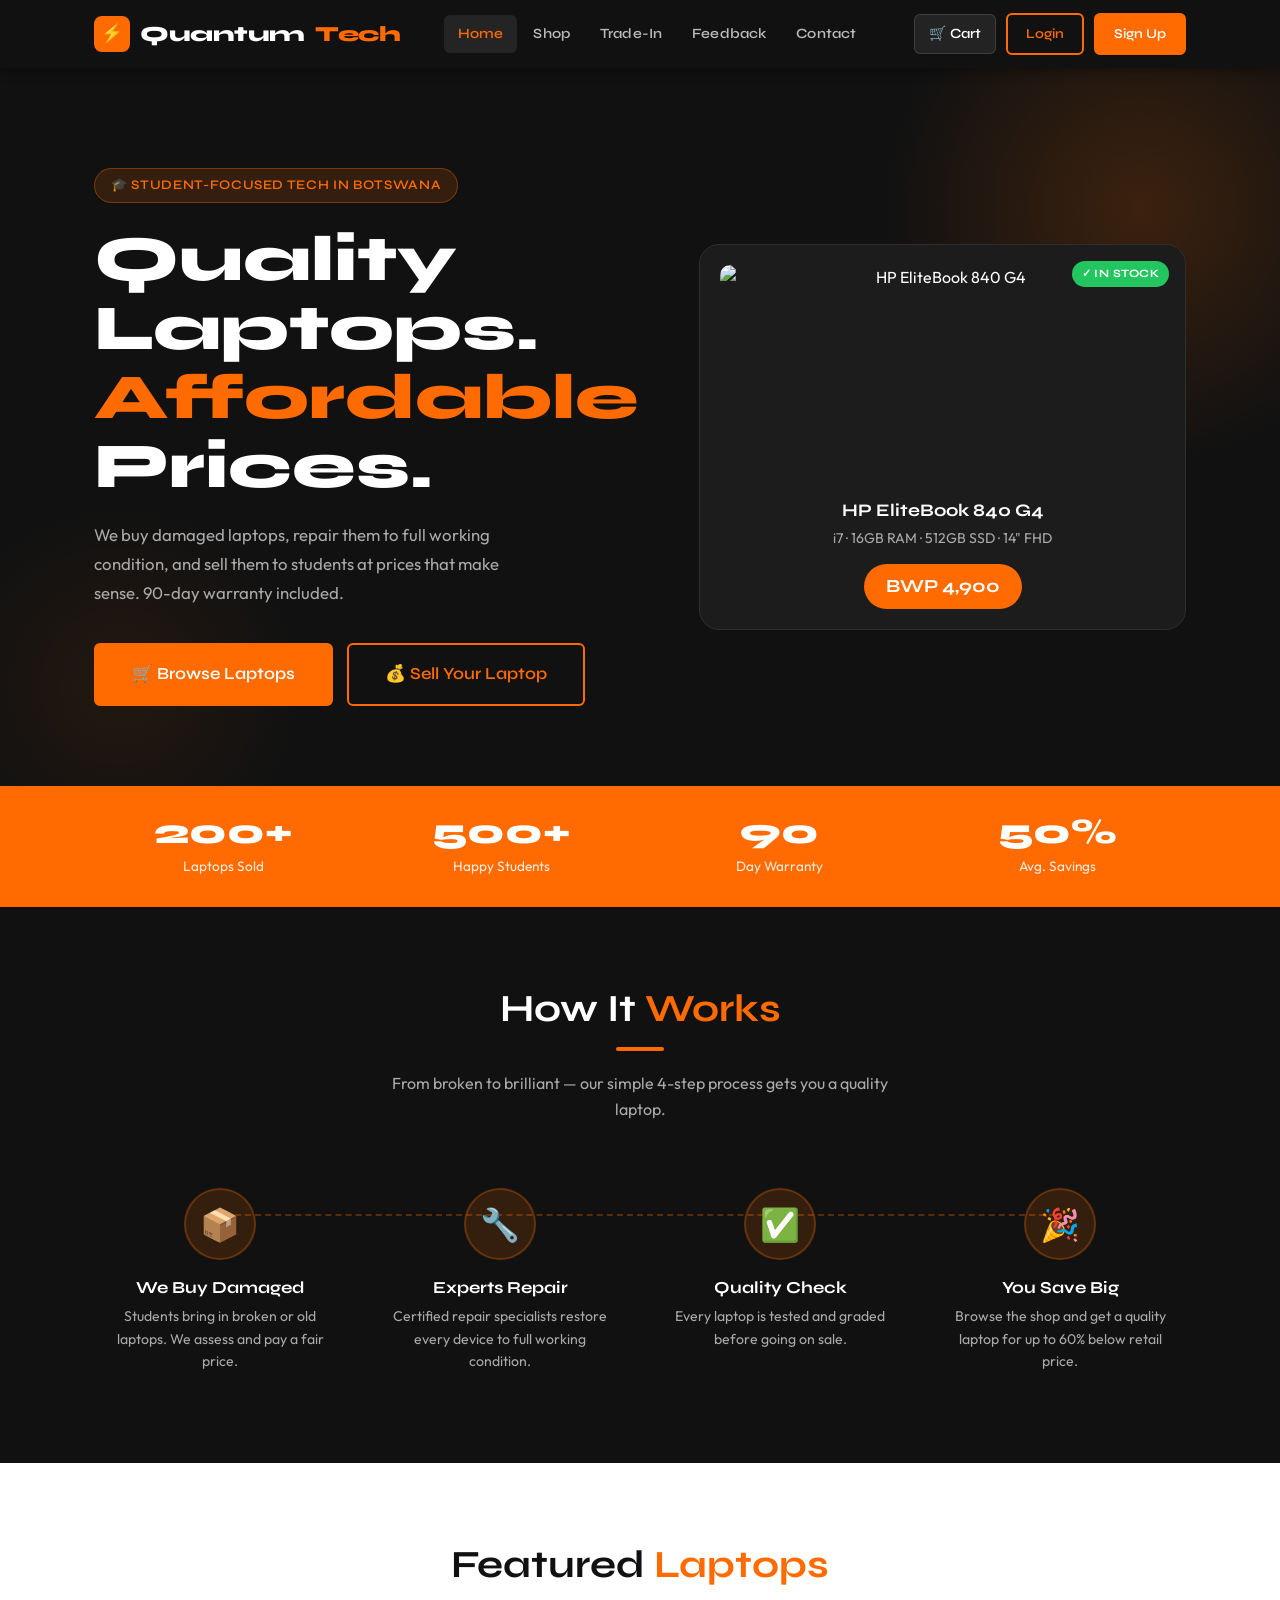
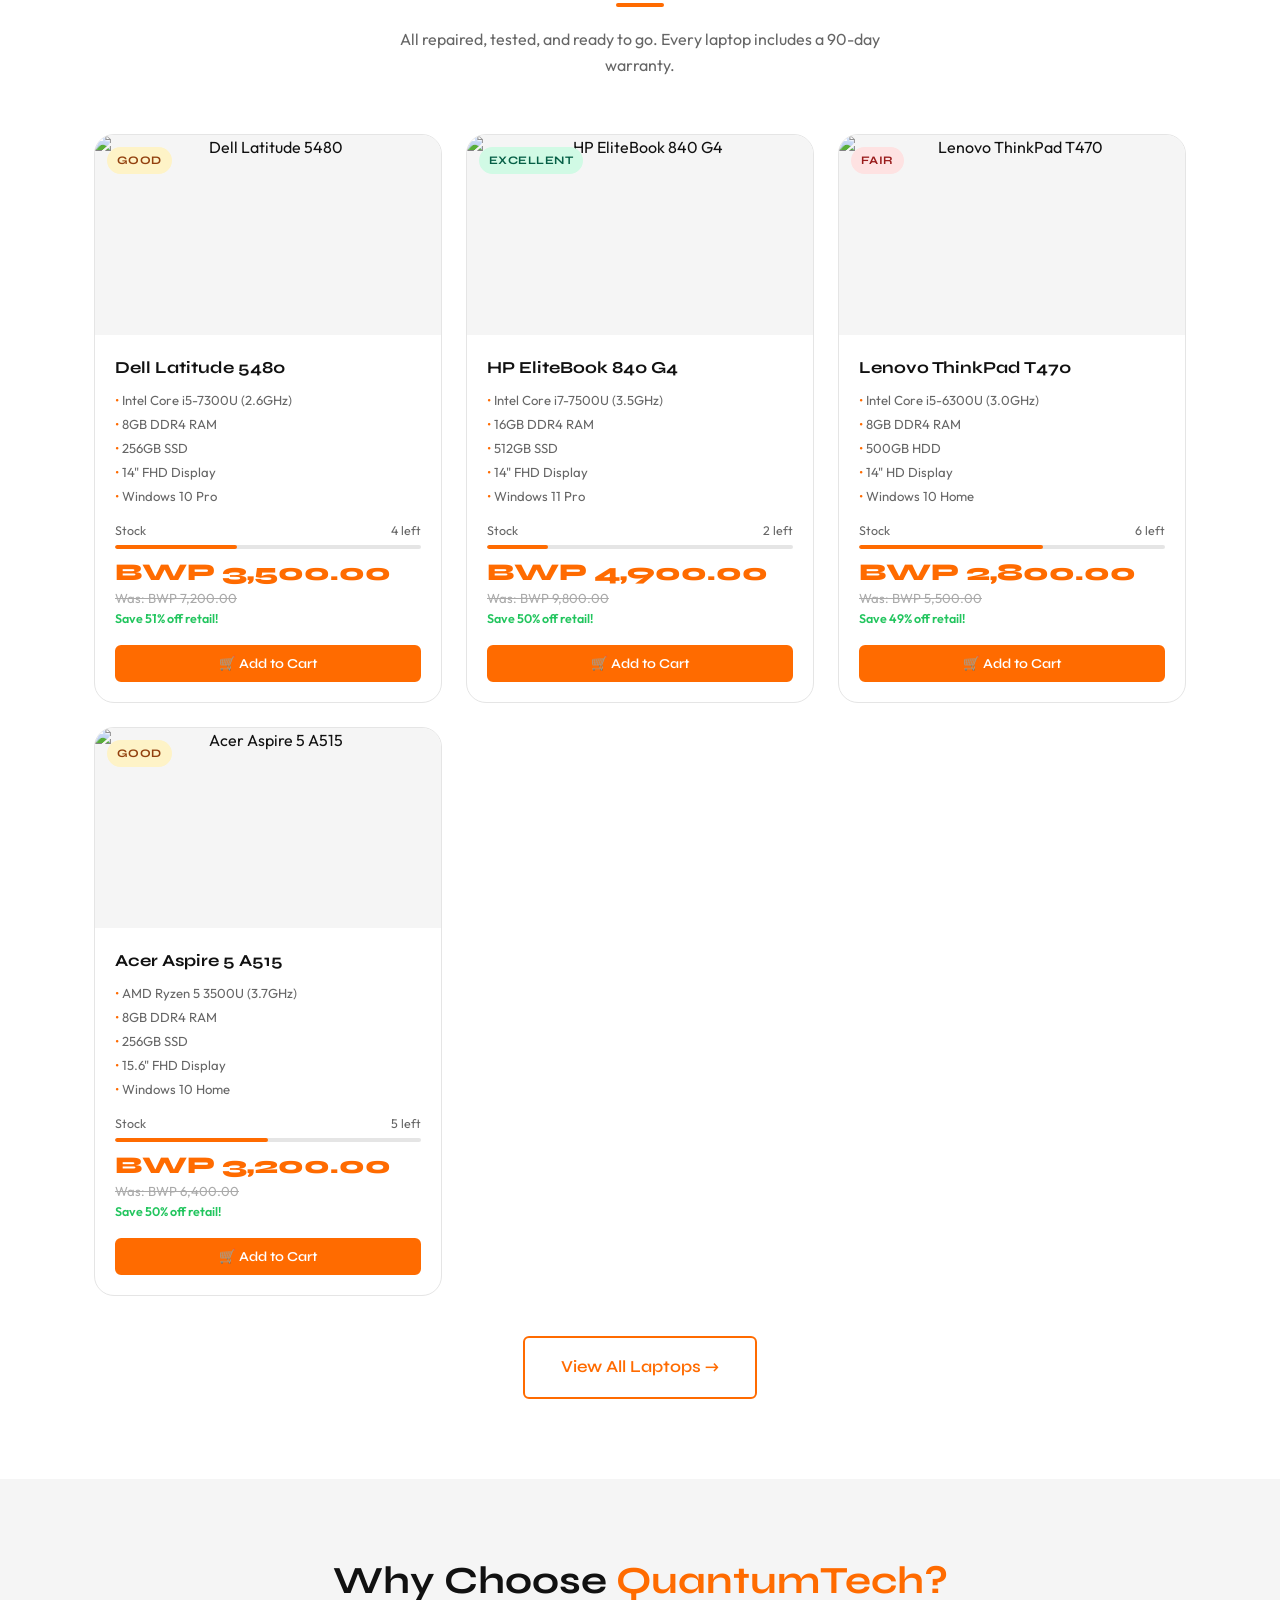
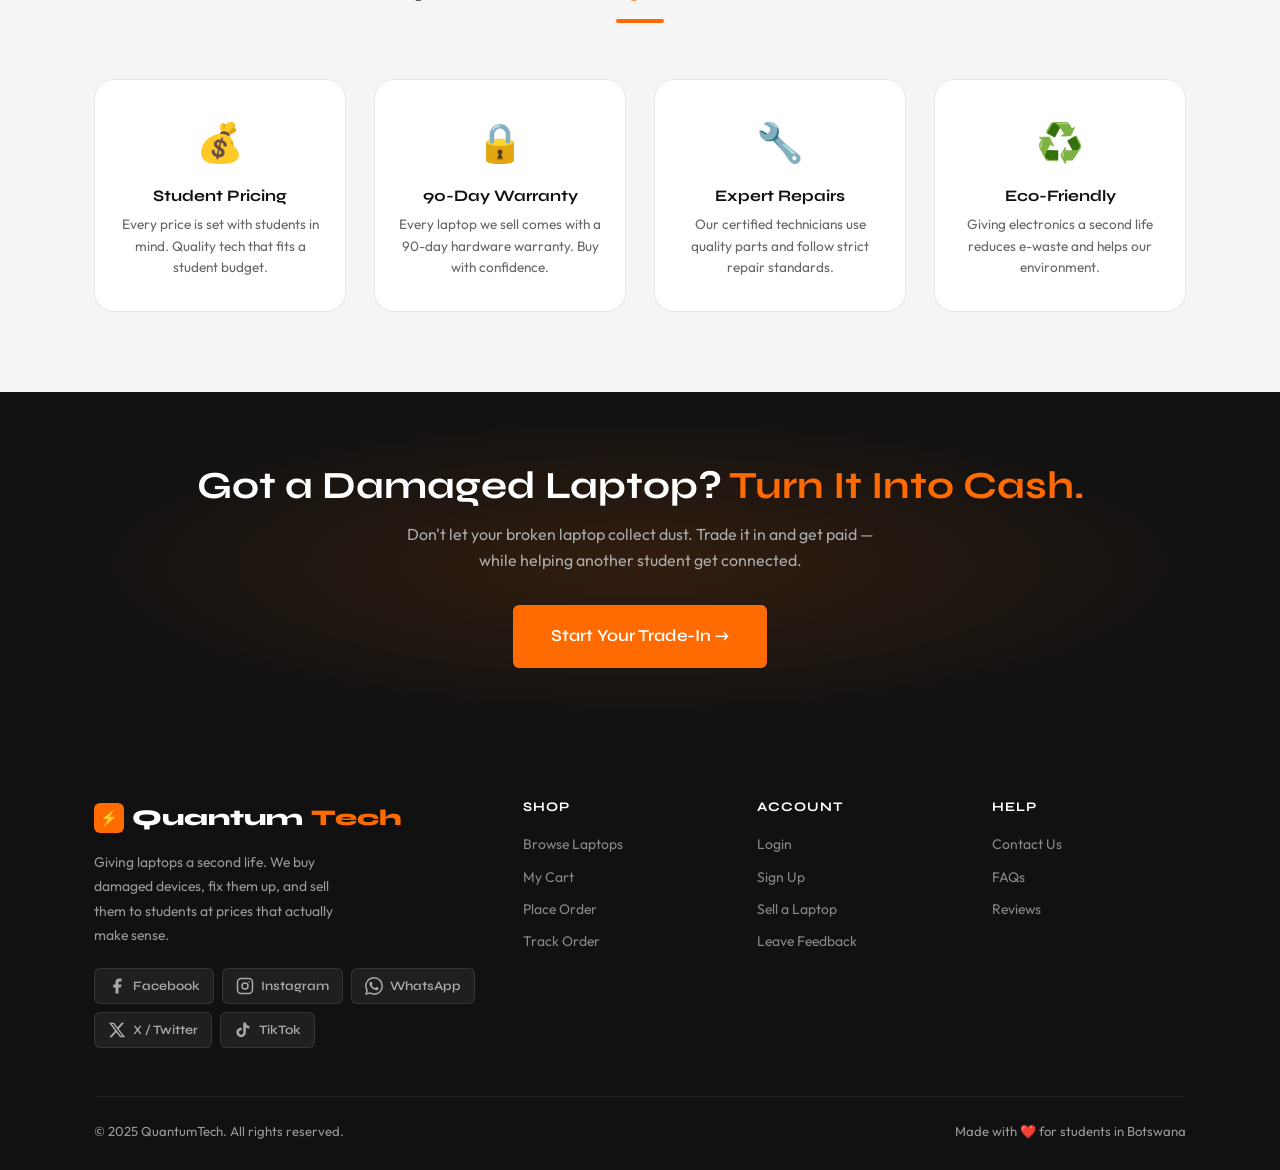
==== index.html @ cb666747 "Add files via upload" ====
<!DOCTYPE html>
<html lang="en">
<head>
  <meta charset="UTF-8" />
  <meta name="viewport" content="width=device-width, initial-scale=1.0" />
  <title>Quantum Tech — Affordable Refurbished Laptops for Students</title>
  <link rel="stylesheet" href="styles.css" />
</head>
<body>

<main>

  <!-- ── HERO ──────────────────────────────────────────── -->
  <section class="hero">
    <div class="container">
      <div class="hero-grid">

        <!-- Text side -->
        <div class="hero-content">
          <div class="hero-badge">🎓 Student-Focused Tech in Botswana</div>
          <h1 class="hero-title">
            Quality Laptops.<br>
            <span class="accent">Affordable</span> Prices.
          </h1>
          <p class="hero-desc">
            We buy damaged laptops, repair them to full working condition,
            and sell them to students at prices that make sense.
            90-day warranty included.
          </p>
          <div class="hero-buttons">
            <a href="products.html" class="btn btn-primary btn-lg">🛒 Browse Laptops</a>
            <a href="trade.html" class="btn btn-outline btn-lg">💰 Sell Your Laptop</a>
          </div>
        </div>

        <!-- Visual side -->
        <div class="hero-visual">
          <div class="hero-card">
            <div class="ribbon">✓ In Stock</div>
            <img
              src="https://images.unsplash.com/photo-1525547719571-a2d4ac8945e2?auto=format&fit=crop&w=420&h=260&q=85"
              alt="HP EliteBook 840 G4"
              style="width:100%; height:220px; object-fit:cover; border-radius:10px; margin-bottom:16px; display:block;"
            />
            <h3>HP EliteBook 840 G4</h3>
            <p>i7 · 16GB RAM · 512GB SSD · 14" FHD</p>
            <div class="hero-price-tag">BWP 4,900</div>
          </div>
        </div>

      </div>
    </div>
  </section>

  <!-- ── STATS BAR ─────────────────────────────────────── -->
  <section class="stats-bar">
    <div class="container">
      <div class="stats-grid">
        <div class="stat-item">
          <span class="num">200+</span>
          <span class="lbl">Laptops Sold</span>
        </div>
        <div class="stat-item">
          <span class="num">500+</span>
          <span class="lbl">Happy Students</span>
        </div>
        <div class="stat-item">
          <span class="num">90</span>
          <span class="lbl">Day Warranty</span>
        </div>
        <div class="stat-item">
          <span class="num">50%</span>
          <span class="lbl">Avg. Savings</span>
        </div>
      </div>
    </div>
  </section>

  <!-- ── HOW IT WORKS ──────────────────────────────────── -->
  <section class="section section-dark">
    <div class="container">
      <div class="section-heading">
        <h2>How It <span class="text-orange">Works</span></h2>
        <div class="heading-line"></div>
        <p>From broken to brilliant — our simple 4-step process gets you a quality laptop.</p>
      </div>
      <div class="steps-row">
        <div class="step-card">
          <div class="step-number-badge">📦</div>
          <h3>We Buy Damaged</h3>
          <p>Students bring in broken or old laptops. We assess and pay a fair price.</p>
        </div>
        <div class="step-card">
          <div class="step-number-badge">🔧</div>
          <h3>Experts Repair</h3>
          <p>Certified repair specialists restore every device to full working condition.</p>
        </div>
        <div class="step-card">
          <div class="step-number-badge">✅</div>
          <h3>Quality Check</h3>
          <p>Every laptop is tested and graded before going on sale.</p>
        </div>
        <div class="step-card">
          <div class="step-number-badge">🎉</div>
          <h3>You Save Big</h3>
          <p>Browse the shop and get a quality laptop for up to 60% below retail price.</p>
        </div>
      </div>
    </div>
  </section>

  <!-- ── FEATURED PRODUCTS ─────────────────────────────── -->
  <section class="section">
    <div class="container">
      <div class="section-heading">
        <h2>Featured <span class="text-orange">Laptops</span></h2>
        <div class="heading-line"></div>
        <p>All repaired, tested, and ready to go. Every laptop includes a 90-day warranty.</p>
      </div>
      <div class="products-grid" id="featuredGrid"></div>
      <div style="text-align:center; margin-top:40px;">
        <a href="products.html" class="btn btn-outline btn-lg">View All Laptops →</a>
      </div>
    </div>
  </section>

  <!-- ── WHY CHOOSE US ─────────────────────────────────── -->
  <section class="section section-gray">
    <div class="container">
      <div class="section-heading">
        <h2>Why Choose <span class="text-orange">QuantumTech?</span></h2>
        <div class="heading-line"></div>
      </div>
      <div class="feature-grid">
        <div class="feature-card">
          <span class="feature-icon">💰</span>
          <h3>Student Pricing</h3>
          <p>Every price is set with students in mind. Quality tech that fits a student budget.</p>
        </div>
        <div class="feature-card">
          <span class="feature-icon">🔒</span>
          <h3>90-Day Warranty</h3>
          <p>Every laptop we sell comes with a 90-day hardware warranty. Buy with confidence.</p>
        </div>
        <div class="feature-card">
          <span class="feature-icon">🔧</span>
          <h3>Expert Repairs</h3>
          <p>Our certified technicians use quality parts and follow strict repair standards.</p>
        </div>
        <div class="feature-card">
          <span class="feature-icon">♻️</span>
          <h3>Eco-Friendly</h3>
          <p>Giving electronics a second life reduces e-waste and helps our environment.</p>
        </div>
      </div>
    </div>
  </section>

  <!-- ── TRADE-IN CTA ───────────────────────────────────── -->
  <section class="cta-banner">
    <div class="container" style="position:relative;z-index:1;">
      <h2>Got a Damaged Laptop? <span class="text-orange">Turn It Into Cash.</span></h2>
      <p>Don't let your broken laptop collect dust. Trade it in and get paid — while helping another student get connected.</p>
      <a href="trade.html" class="btn btn-primary btn-lg">Start Your Trade-In →</a>
    </div>
  </section>

</main>

<script src="script.js"></script>
<script>
  // Build the shared navigation and footer
  buildNav("home");
  buildFooter();

  // Render the first 4 products as featured
  const grid = document.getElementById("featuredGrid");
  grid.innerHTML = PRODUCTS.slice(0, 4).map(renderProductCard).join("");
</script>

</body>
</html>
---- styles.css ----
/* ============================================================
   QUANTUM TECH — styles.css
   Color Palette: Orange (#FF6B00), Black (#111111), White (#FFFFFF)
   ============================================================ */

/* ── Google Fonts ─────────────────────────────────────────── */
@import url('https://fonts.googleapis.com/css2?family=Syne:wght@400;600;700;800&family=Outfit:wght@300;400;500;600&display=swap');

/* ── CSS Custom Properties (Variables) ──────────────────────
   These make it easy to update colors site-wide.
   Change one line here and the whole site updates.          */
:root {
  --orange:      #FF6B00;
  --orange-dark: #D95A00;
  --orange-pale: #FFF3E8;
  --black:       #111111;
  --gray-dark:   #333333;
  --gray-mid:    #666666;
  --gray-light:  #AAAAAA;
  --gray-bg:     #F5F5F5;
  --white:       #FFFFFF;
  --success:     #22C55E;
  --danger:      #EF4444;
  --warning:     #F59E0B;
  --border:      #E5E5E5;

  --font-heading: 'Syne', sans-serif;
  --font-body:    'Outfit', sans-serif;

  --radius-sm:  6px;
  --radius:     12px;
  --radius-lg:  20px;
  --shadow-sm:  0 2px 8px rgba(0,0,0,0.08);
  --shadow:     0 4px 24px rgba(0,0,0,0.10);
  --shadow-lg:  0 8px 40px rgba(0,0,0,0.14);
  --shadow-orange: 0 4px 20px rgba(255,107,0,0.30);
  --transition: 0.22s ease;
  --nav-height: 68px;
}

/* ── Reset & Base ────────────────────────────────────────── */
*, *::before, *::after {
  box-sizing: border-box;
  margin: 0;
  padding: 0;
}

html {
  scroll-behavior: smooth;
  font-size: 16px;
}

body {
  font-family: var(--font-body);
  color: var(--black);
  background: var(--white);
  line-height: 1.6;
  min-height: 100vh;
  display: flex;
  flex-direction: column;
}

main { flex: 1; }

a { text-decoration: none; color: inherit; }
ul { list-style: none; }
img { max-width: 100%; display: block; }
button, input, select, textarea { font-family: var(--font-body); }

/* ── Typography ──────────────────────────────────────────── */
h1, h2, h3, h4, h5 {
  font-family: var(--font-heading);
  line-height: 1.15;
  font-weight: 700;
}

h1 { font-size: clamp(2.2rem, 5vw, 3.8rem); }
h2 { font-size: clamp(1.6rem, 3vw, 2.4rem); }
h3 { font-size: 1.25rem; }
h4 { font-size: 1.05rem; }

/* ── Layout Utilities ────────────────────────────────────── */
.container {
  max-width: 1140px;
  margin: 0 auto;
  padding: 0 24px;
}

.section { padding: 80px 0; }
.section-sm { padding: 48px 0; }
.section-dark { background: var(--black); color: var(--white); }
.section-gray { background: var(--gray-bg); }
.section-orange { background: var(--orange); color: var(--white); }

.text-center  { text-align: center; }
.text-orange  { color: var(--orange); }
.text-muted   { color: var(--gray-mid); }
.text-small   { font-size: 0.875rem; }

.flex         { display: flex; }
.flex-center  { display: flex; align-items: center; justify-content: center; }
.flex-between { display: flex; align-items: center; justify-content: space-between; }
.gap-sm       { gap: 8px; }
.gap-md       { gap: 16px; }
.gap-lg       { gap: 24px; }
.mt-sm        { margin-top: 8px; }
.mt-md        { margin-top: 16px; }
.mt-lg        { margin-top: 32px; }
.mb-sm        { margin-bottom: 8px; }
.mb-md        { margin-bottom: 16px; }

/* ── Section Heading Block ───────────────────────────────── */
.section-heading {
  text-align: center;
  margin-bottom: 56px;
}
.section-heading h2 { margin-bottom: 14px; }
.section-heading p  { color: var(--gray-mid); max-width: 540px; margin: 0 auto; }
.section-dark .section-heading p { color: var(--gray-light); }

.heading-line {
  display: inline-block;
  width: 48px;
  height: 4px;
  background: var(--orange);
  border-radius: 2px;
  margin: 16px auto 20px;
  display: block;
}

/* ── Buttons ─────────────────────────────────────────────── */
.btn {
  display: inline-flex;
  align-items: center;
  gap: 8px;
  padding: 12px 26px;
  border-radius: var(--radius-sm);
  font-family: var(--font-heading);
  font-weight: 600;
  font-size: 0.95rem;
  cursor: pointer;
  border: 2px solid transparent;
  transition: var(--transition);
  white-space: nowrap;
  text-align: center;
  justify-content: center;
}

.btn-primary {
  background: var(--orange);
  color: var(--white);
  border-color: var(--orange);
}
.btn-primary:hover {
  background: var(--orange-dark);
  border-color: var(--orange-dark);
  transform: translateY(-2px);
  box-shadow: var(--shadow-orange);
}

.btn-outline {
  background: transparent;
  color: var(--orange);
  border-color: var(--orange);
}
.btn-outline:hover {
  background: var(--orange);
  color: var(--white);
  transform: translateY(-2px);
}

.btn-dark {
  background: var(--black);
  color: var(--white);
  border-color: var(--black);
}
.btn-dark:hover {
  background: var(--gray-dark);
  transform: translateY(-2px);
}

.btn-white {
  background: var(--white);
  color: var(--orange);
  border-color: var(--white);
}
.btn-white:hover {
  background: var(--orange-pale);
  transform: translateY(-2px);
}

.btn-sm   { padding: 8px 18px; font-size: 0.85rem; }
.btn-lg   { padding: 16px 36px; font-size: 1.05rem; }
.btn-full { width: 100%; }

.btn:disabled {
  opacity: 0.5;
  cursor: not-allowed;
  transform: none !important;
}

/* ── Navigation Bar ──────────────────────────────────────── */
.navbar {
  position: sticky;
  top: 0;
  z-index: 1000;
  background: var(--black);
  height: var(--nav-height);
  box-shadow: 0 2px 12px rgba(0,0,0,0.4);
}

.nav-inner {
  height: var(--nav-height);
  display: flex;
  align-items: center;
  justify-content: space-between;
  gap: 20px;
}

/* Logo */
.nav-logo {
  display: flex;
  align-items: center;
  gap: 10px;
  font-family: var(--font-heading);
  font-size: 1.35rem;
  font-weight: 800;
  color: var(--white);
  flex-shrink: 0;
  letter-spacing: -0.02em;
}
.nav-logo .logo-box {
  width: 36px;
  height: 36px;
  background: var(--orange);
  border-radius: 8px;
  display: flex;
  align-items: center;
  justify-content: center;
  font-size: 1.1rem;
}
.nav-logo span { color: var(--orange); }

/* Desktop Links */
.nav-links {
  display: flex;
  align-items: center;
  gap: 2px;
}
.nav-links a {
  color: #BBBBBB;
  font-family: var(--font-heading);
  font-size: 0.88rem;
  font-weight: 600;
  padding: 8px 14px;
  border-radius: var(--radius-sm);
  transition: var(--transition);
  letter-spacing: 0.01em;
}
.nav-links a:hover,
.nav-links a.active {
  color: var(--white);
  background: rgba(255,255,255,0.08);
}
.nav-links a.active { color: var(--orange); }

/* Nav Actions (cart + login) */
.nav-actions {
  display: flex;
  align-items: center;
  gap: 10px;
  flex-shrink: 0;
}

.cart-icon-btn {
  position: relative;
  background: rgba(255,255,255,0.08);
  border: 1px solid rgba(255,255,255,0.12);
  color: var(--white);
  padding: 8px 14px;
  border-radius: var(--radius-sm);
  cursor: pointer;
  font-size: 1rem;
  transition: var(--transition);
  display: flex;
  align-items: center;
  gap: 6px;
  font-family: var(--font-heading);
  font-weight: 600;
  font-size: 0.88rem;
  text-decoration: none;
}
.cart-icon-btn:hover { background: var(--orange); border-color: var(--orange); }

.cart-badge {
  position: absolute;
  top: -7px;
  right: -7px;
  background: var(--orange);
  color: var(--white);
  font-size: 0.65rem;
  font-weight: 700;
  width: 19px;
  height: 19px;
  border-radius: 50%;
  display: flex;
  align-items: center;
  justify-content: center;
  border: 2px solid var(--black);
}
.cart-badge.hidden { display: none; }

.nav-user-btn {
  background: none;
  border: none;
  color: #BBBBBB;
  cursor: pointer;
  font-family: var(--font-heading);
  font-weight: 600;
  font-size: 0.88rem;
  padding: 8px 14px;
  border-radius: var(--radius-sm);
  transition: var(--transition);
  display: flex;
  align-items: center;
  gap: 6px;
}
.nav-user-btn:hover { color: var(--orange); background: rgba(255,255,255,0.05); }

/* Hamburger (mobile) */
.hamburger {
  display: none;
  flex-direction: column;
  gap: 5px;
  cursor: pointer;
  background: none;
  border: none;
  padding: 4px;
  flex-shrink: 0;
}
.hamburger span {
  display: block;
  width: 24px;
  height: 2px;
  background: var(--white);
  border-radius: 2px;
  transition: var(--transition);
}
.hamburger.open span:nth-child(1) { transform: rotate(45deg) translate(5px, 5px); }
.hamburger.open span:nth-child(2) { opacity: 0; width: 0; }
.hamburger.open span:nth-child(3) { transform: rotate(-45deg) translate(5px, -5px); }

/* Mobile dropdown menu */
.mobile-menu {
  display: none;
  background: #1A1A1A;
  border-top: 1px solid rgba(255,255,255,0.07);
  padding: 12px 0;
}
.mobile-menu.open { display: block; }
.mobile-menu a {
  display: flex;
  align-items: center;
  gap: 10px;
  color: #CCCCCC;
  font-family: var(--font-heading);
  font-size: 0.95rem;
  font-weight: 600;
  padding: 12px 24px;
  border-left: 3px solid transparent;
  transition: var(--transition);
}
.mobile-menu a:hover,
.mobile-menu a.active {
  color: var(--orange);
  border-left-color: var(--orange);
  background: rgba(255,107,0,0.06);
}

/* ── Toast / Notification Popup ──────────────────────────── */
.toast-container {
  position: fixed;
  bottom: 24px;
  right: 24px;
  z-index: 9999;
  display: flex;
  flex-direction: column;
  gap: 10px;
  pointer-events: none;
}

.toast {
  display: flex;
  align-items: center;
  gap: 12px;
  background: var(--black);
  color: var(--white);
  padding: 14px 18px;
  border-radius: var(--radius);
  border-left: 4px solid var(--orange);
  box-shadow: var(--shadow-lg);
  font-size: 0.9rem;
  max-width: 340px;
  min-width: 260px;
  pointer-events: auto;
  transform: translateX(110%);
  opacity: 0;
  transition: transform 0.35s cubic-bezier(0.34, 1.56, 0.64, 1), opacity 0.25s ease;
}
.toast.show    { transform: translateX(0); opacity: 1; }
.toast.success { border-color: var(--success); }
.toast.error   { border-color: var(--danger); }
.toast.warning { border-color: var(--warning); }

.toast-icon { font-size: 1.2rem; flex-shrink: 0; }
.toast-msg  { flex: 1; font-weight: 500; }
.toast-close {
  background: none;
  border: none;
  color: #888;
  cursor: pointer;
  font-size: 1rem;
  line-height: 1;
  padding: 0;
  flex-shrink: 0;
  transition: color var(--transition);
}
.toast-close:hover { color: var(--white); }

/* ── Page Header Banner ──────────────────────────────────── */
.page-header {
  background: var(--black);
  padding: 52px 0 44px;
  text-align: center;
  position: relative;
  overflow: hidden;
}
.page-header::before {
  content: '';
  position: absolute;
  inset: 0;
  background: radial-gradient(ellipse at 50% 0%, rgba(255,107,0,0.12) 0%, transparent 65%);
  pointer-events: none;
}
.page-header h1 { color: var(--white); font-size: clamp(1.8rem, 4vw, 2.8rem); }
.page-header p  { color: var(--gray-light); margin-top: 10px; max-width: 500px; margin-inline: auto; }

.breadcrumb {
  display: flex;
  justify-content: center;
  align-items: center;
  gap: 8px;
  font-size: 0.82rem;
  color: var(--gray-light);
  margin-top: 14px;
}
.breadcrumb a { color: var(--orange); }
.breadcrumb .sep { color: #555; }

/* ── Alert Boxes ─────────────────────────────────────────── */
.alert {
  padding: 14px 18px;
  border-radius: var(--radius-sm);
  font-size: 0.9rem;
  margin-bottom: 18px;
  display: flex;
  align-items: flex-start;
  gap: 10px;
  border: 1px solid transparent;
}
.alert-success { background: #F0FDF4; color: #166534; border-color: #BBF7D0; }
.alert-danger  { background: #FEF2F2; color: #991B1B; border-color: #FECACA; }
.alert-info    { background: #EFF6FF; color: #1E40AF; border-color: #BFDBFE; }
.alert-orange  { background: var(--orange-pale); color: var(--orange-dark); border-color: #FDDCB5; }

/* ── Form Styles ─────────────────────────────────────────── */
.form-group {
  margin-bottom: 20px;
}
.form-group label {
  display: block;
  font-family: var(--font-heading);
  font-size: 0.85rem;
  font-weight: 600;
  color: var(--gray-dark);
  margin-bottom: 8px;
  letter-spacing: 0.01em;
}
.form-group input,
.form-group select,
.form-group textarea {
  width: 100%;
  padding: 13px 16px;
  border: 1.5px solid var(--border);
  border-radius: var(--radius-sm);
  font-size: 0.95rem;
  color: var(--black);
  background: var(--white);
  transition: var(--transition);
  outline: none;
}
.form-group input:focus,
.form-group select:focus,
.form-group textarea:focus {
  border-color: var(--orange);
  box-shadow: 0 0 0 3px rgba(255,107,0,0.12);
}
.form-group textarea { resize: vertical; min-height: 100px; }
.form-group .field-error {
  display: none;
  font-size: 0.8rem;
  color: var(--danger);
  margin-top: 5px;
}
.form-group.has-error input,
.form-group.has-error select,
.form-group.has-error textarea {
  border-color: var(--danger);
}
.form-group.has-error .field-error { display: block; }

.form-row {
  display: grid;
  grid-template-columns: 1fr 1fr;
  gap: 16px;
}

/* Auth Card (login / signup) */
.auth-page {
  background: var(--gray-bg);
  padding: 60px 24px;
  min-height: calc(100vh - var(--nav-height));
  display: flex;
  align-items: center;
  justify-content: center;
}
.auth-card {
  background: var(--white);
  border-radius: var(--radius-lg);
  padding: 44px 40px;
  width: 100%;
  max-width: 460px;
  box-shadow: var(--shadow-lg);
}
.auth-card-header {
  text-align: center;
  margin-bottom: 32px;
}
.auth-card-header .auth-icon {
  width: 60px;
  height: 60px;
  background: var(--orange-pale);
  border-radius: 50%;
  display: flex;
  align-items: center;
  justify-content: center;
  font-size: 1.6rem;
  margin: 0 auto 16px;
}
.auth-card-header h2 { font-size: 1.7rem; }
.auth-card-header p  { color: var(--gray-mid); font-size: 0.9rem; margin-top: 6px; }

.auth-footer {
  text-align: center;
  font-size: 0.88rem;
  color: var(--gray-mid);
  margin-top: 22px;
}
.auth-footer a { color: var(--orange); font-weight: 600; }

/* ── Hero Section ─────────────────────────────────────────── */
.hero {
  background: var(--black);
  color: var(--white);
  padding: 100px 0 80px;
  position: relative;
  overflow: hidden;
}

/* Decorative glow orbs */
.hero::before {
  content: '';
  position: absolute;
  top: -140px;
  right: -140px;
  width: 560px;
  height: 560px;
  background: radial-gradient(circle, rgba(255,107,0,0.18) 0%, transparent 65%);
  pointer-events: none;
}
.hero::after {
  content: '';
  position: absolute;
  bottom: -100px;
  left: -80px;
  width: 400px;
  height: 400px;
  background: radial-gradient(circle, rgba(255,107,0,0.08) 0%, transparent 65%);
  pointer-events: none;
}

.hero-grid {
  display: grid;
  grid-template-columns: 1fr 1fr;
  gap: 60px;
  align-items: center;
  position: relative;
  z-index: 1;
}

.hero-badge {
  display: inline-flex;
  align-items: center;
  gap: 8px;
  background: rgba(255,107,0,0.15);
  color: var(--orange);
  border: 1px solid rgba(255,107,0,0.35);
  border-radius: 100px;
  padding: 6px 16px;
  font-size: 0.82rem;
  font-weight: 600;
  letter-spacing: 0.05em;
  text-transform: uppercase;
  margin-bottom: 22px;
  font-family: var(--font-heading);
}

.hero-title {
  font-size: clamp(2.4rem, 5.5vw, 4rem);
  line-height: 1.08;
  margin-bottom: 20px;
  font-weight: 800;
}
.hero-title .accent { color: var(--orange); }

.hero-desc {
  color: var(--gray-light);
  font-size: 1.05rem;
  max-width: 440px;
  margin-bottom: 36px;
  line-height: 1.7;
}

.hero-buttons {
  display: flex;
  flex-wrap: wrap;
  gap: 14px;
}

/* Hero visual card */
.hero-card {
  background: #1C1C1C;
  border: 1px solid #2E2E2E;
  border-radius: var(--radius-lg);
  padding: 20px;
  text-align: center;
  position: relative;
  overflow: hidden;
}
.hero-card h3 { color: var(--white); font-size: 1.1rem; margin-bottom: 6px; }
.hero-card p  { color: var(--gray-light); font-size: 0.88rem; }
.hero-price-tag {
  display: inline-block;
  background: var(--orange);
  color: var(--white);
  font-family: var(--font-heading);
  font-size: 1.15rem;
  font-weight: 700;
  padding: 8px 22px;
  border-radius: 100px;
  margin-top: 14px;
}
.hero-card .ribbon {
  position: absolute;
  top: 16px;
  right: 16px;
  background: var(--success);
  color: var(--white);
  font-size: 0.7rem;
  font-weight: 700;
  padding: 4px 10px;
  border-radius: 100px;
  font-family: var(--font-heading);
  text-transform: uppercase;
  letter-spacing: 0.04em;
}

/* ── Stats Bar ────────────────────────────────────────────── */
.stats-bar {
  background: var(--orange);
  padding: 28px 0;
}
.stats-grid {
  display: grid;
  grid-template-columns: repeat(4, 1fr);
  gap: 20px;
  text-align: center;
}
.stat-item { color: var(--white); }
.stat-item .num {
  font-family: var(--font-heading);
  font-size: 2.2rem;
  font-weight: 800;
  line-height: 1;
  display: block;
  margin-bottom: 4px;
}
.stat-item .lbl { font-size: 0.85rem; opacity: 0.88; }

/* ── How It Works Steps ───────────────────────────────────── */
.steps-row {
  display: grid;
  grid-template-columns: repeat(4, 1fr);
  gap: 28px;
  position: relative;
}
/* Dashed connector line */
.steps-row::before {
  content: '';
  position: absolute;
  top: 36px;
  left: 12%;
  right: 12%;
  height: 2px;
  border-top: 2px dashed rgba(255,107,0,0.3);
  z-index: 0;
}
.step-card {
  text-align: center;
  padding: 10px;
  position: relative;
  z-index: 1;
}
.step-number-badge {
  width: 72px;
  height: 72px;
  border-radius: 50%;
  background: var(--orange-pale);
  border: 2px solid rgba(255,107,0,0.25);
  display: flex;
  align-items: center;
  justify-content: center;
  font-size: 2rem;
  margin: 0 auto 18px;
  transition: var(--transition);
}
.step-card:hover .step-number-badge {
  background: var(--orange);
  border-color: var(--orange);
  transform: scale(1.08);
}
.step-card h3 { font-size: 1.05rem; margin-bottom: 8px; }
.step-card p  { color: var(--gray-mid); font-size: 0.88rem; line-height: 1.6; }
.section-dark .step-card h3 { color: var(--white); }
.section-dark .step-card p  { color: var(--gray-light); }
.section-dark .step-number-badge { background: rgba(255,107,0,0.15); }

/* ── Product Cards ────────────────────────────────────────── */
.products-grid {
  display: grid;
  grid-template-columns: repeat(auto-fill, minmax(270px, 1fr));
  gap: 24px;
}

.product-card {
  background: var(--white);
  border: 1.5px solid var(--border);
  border-radius: var(--radius-lg);
  overflow: hidden;
  display: flex;
  flex-direction: column;
  transition: var(--transition);
}
.product-card:hover {
  transform: translateY(-5px);
  border-color: rgba(255,107,0,0.35);
  box-shadow: var(--shadow-orange);
}

.product-image {
  background: var(--gray-bg);
  padding: 0;
  text-align: center;
  position: relative;
  height: 200px;
  overflow: hidden;
}

.product-image img {
  width: 100%;
  height: 100%;
  object-fit: cover;
  display: block;
  transition: transform 0.4s ease;
}

.product-card:hover .product-image img {
  transform: scale(1.05);
}

.product-condition-badge {
  position: absolute;
  top: 12px;
  left: 12px;
  font-size: 0.72rem;
  font-weight: 700;
  font-family: var(--font-heading);
  padding: 4px 10px;
  border-radius: 100px;
  text-transform: uppercase;
  letter-spacing: 0.04em;
}
.badge-excellent { background: #D1FAE5; color: #065F46; }
.badge-good      { background: #FEF3C7; color: #92400E; }
.badge-fair      { background: #FEE2E2; color: #991B1B; }

.product-info {
  padding: 20px;
  flex: 1;
  display: flex;
  flex-direction: column;
}
.product-name {
  font-family: var(--font-heading);
  font-weight: 700;
  font-size: 1.05rem;
  margin-bottom: 8px;
}
.product-specs {
  display: flex;
  flex-direction: column;
  gap: 3px;
  margin-bottom: 14px;
  flex: 1;
}
.product-specs span {
  font-size: 0.82rem;
  color: var(--gray-mid);
}
.product-specs span::before { content: '• '; color: var(--orange); }

.product-pricing {
  margin-bottom: 16px;
}
.product-price {
  font-family: var(--font-heading);
  font-size: 1.5rem;
  font-weight: 800;
  color: var(--orange);
  line-height: 1;
}
.product-original-price {
  font-size: 0.82rem;
  color: var(--gray-light);
  text-decoration: line-through;
  margin-top: 3px;
}
.product-save {
  font-size: 0.78rem;
  font-weight: 600;
  color: var(--success);
}

.product-actions {
  display: flex;
  gap: 8px;
}

/* Stock indicator */
.stock-bar-wrap {
  margin-bottom: 12px;
}
.stock-label {
  font-size: 0.78rem;
  color: var(--gray-mid);
  margin-bottom: 4px;
  display: flex;
  justify-content: space-between;
}
.stock-bar {
  height: 4px;
  background: var(--border);
  border-radius: 2px;
  overflow: hidden;
}
.stock-fill {
  height: 100%;
  background: var(--orange);
  border-radius: 2px;
}

/* ── Filter Bar ───────────────────────────────────────────── */
.filter-section {
  background: var(--white);
  border-bottom: 1.5px solid var(--border);
  padding: 18px 0;
  position: sticky;
  top: var(--nav-height);
  z-index: 99;
}
.filter-inner {
  display: flex;
  align-items: center;
  gap: 14px;
  flex-wrap: wrap;
}
.filter-label {
  font-family: var(--font-heading);
  font-weight: 600;
  font-size: 0.85rem;
  color: var(--gray-mid);
  flex-shrink: 0;
}
.filter-chips {
  display: flex;
  gap: 8px;
  flex-wrap: wrap;
  flex: 1;
}
.chip {
  padding: 6px 16px;
  border-radius: 100px;
  border: 1.5px solid var(--border);
  background: var(--white);
  font-size: 0.82rem;
  font-family: var(--font-heading);
  font-weight: 600;
  cursor: pointer;
  transition: var(--transition);
  color: var(--gray-dark);
}
.chip:hover { border-color: var(--orange); color: var(--orange); }
.chip.active {
  background: var(--orange);
  border-color: var(--orange);
  color: var(--white);
}

.search-input-wrap {
  position: relative;
  margin-left: auto;
}
.search-input-wrap input {
  padding: 9px 16px 9px 38px;
  border: 1.5px solid var(--border);
  border-radius: 100px;
  font-size: 0.88rem;
  width: 220px;
  transition: var(--transition);
  outline: none;
  font-family: var(--font-body);
}
.search-input-wrap input:focus { border-color: var(--orange); }
.search-input-wrap .search-icon {
  position: absolute;
  left: 13px;
  top: 50%;
  transform: translateY(-50%);
  color: var(--gray-light);
  font-size: 0.9rem;
  pointer-events: none;
}

/* ── Cart Page ────────────────────────────────────────────── */
.cart-layout {
  display: grid;
  grid-template-columns: 1fr 360px;
  gap: 28px;
  align-items: start;
}

.cart-table-wrap {
  background: var(--white);
  border: 1.5px solid var(--border);
  border-radius: var(--radius-lg);
  overflow: hidden;
}

.cart-table {
  width: 100%;
  border-collapse: collapse;
}
.cart-table th {
  background: var(--gray-bg);
  font-family: var(--font-heading);
  font-size: 0.78rem;
  font-weight: 700;
  text-transform: uppercase;
  letter-spacing: 0.06em;
  color: var(--gray-mid);
  padding: 14px 20px;
  text-align: left;
}
.cart-table td {
  padding: 18px 20px;
  border-top: 1.5px solid var(--border);
  vertical-align: middle;
}

.cart-item-info {
  display: flex;
  align-items: center;
  gap: 14px;
}
.cart-item-emoji { font-size: 2.2rem; flex-shrink: 0; }
.cart-item-name  { font-family: var(--font-heading); font-weight: 600; font-size: 0.95rem; }
.cart-item-spec  { font-size: 0.8rem; color: var(--gray-mid); margin-top: 3px; }

/* Quantity control */
.qty-control {
  display: flex;
  align-items: center;
  gap: 8px;
}
.qty-btn {
  width: 32px;
  height: 32px;
  border-radius: var(--radius-sm);
  border: 1.5px solid var(--border);
  background: var(--white);
  cursor: pointer;
  font-size: 1rem;
  font-weight: 700;
  display: flex;
  align-items: center;
  justify-content: center;
  transition: var(--transition);
  color: var(--black);
}
.qty-btn:hover {
  border-color: var(--orange);
  background: var(--orange);
  color: var(--white);
}
.qty-val {
  font-family: var(--font-heading);
  font-weight: 700;
  min-width: 24px;
  text-align: center;
  font-size: 0.95rem;
}

.remove-btn {
  background: none;
  border: none;
  color: var(--gray-light);
  cursor: pointer;
  font-size: 1.1rem;
  padding: 4px;
  border-radius: var(--radius-sm);
  transition: var(--transition);
}
.remove-btn:hover { color: var(--danger); background: #FEF2F2; }

/* Cart Summary Box */
.cart-summary-box {
  background: var(--white);
  border: 1.5px solid var(--border);
  border-radius: var(--radius-lg);
  padding: 26px;
  position: sticky;
  top: calc(var(--nav-height) + 16px);
}
.cart-summary-box h3 {
  font-size: 1.05rem;
  padding-bottom: 16px;
  border-bottom: 1.5px solid var(--border);
  margin-bottom: 18px;
}
.summary-line {
  display: flex;
  justify-content: space-between;
  align-items: center;
  font-size: 0.9rem;
  margin-bottom: 12px;
  color: var(--gray-dark);
}
.summary-line.total {
  font-family: var(--font-heading);
  font-weight: 700;
  font-size: 1.1rem;
  color: var(--black);
  border-top: 1.5px solid var(--border);
  padding-top: 14px;
  margin-top: 4px;
}
.summary-line.total span:last-child { color: var(--orange); }

/* Empty state */
.empty-state {
  text-align: center;
  padding: 72px 24px;
}
.empty-state .empty-icon { font-size: 4rem; margin-bottom: 18px; display: block; }
.empty-state h3 { font-size: 1.3rem; margin-bottom: 10px; }
.empty-state p { color: var(--gray-mid); margin-bottom: 28px; }

/* ── Order / Checkout ─────────────────────────────────────── */
.checkout-layout {
  display: grid;
  grid-template-columns: 1fr 360px;
  gap: 28px;
  align-items: start;
}

.checkout-card {
  background: var(--white);
  border: 1.5px solid var(--border);
  border-radius: var(--radius-lg);
  padding: 28px;
  margin-bottom: 20px;
}
.checkout-card h3 {
  font-size: 1rem;
  display: flex;
  align-items: center;
  gap: 8px;
  padding-bottom: 18px;
  border-bottom: 1.5px solid var(--border);
  margin-bottom: 22px;
  font-family: var(--font-heading);
}

.payment-options {
  display: flex;
  flex-direction: column;
  gap: 10px;
}
.payment-option {
  display: flex;
  align-items: center;
  gap: 12px;
  padding: 14px 16px;
  border: 1.5px solid var(--border);
  border-radius: var(--radius-sm);
  cursor: pointer;
  transition: var(--transition);
}
.payment-option input[type="radio"] {
  accent-color: var(--orange);
  width: 16px;
  height: 16px;
  flex-shrink: 0;
}
.payment-option:has(input:checked) {
  border-color: var(--orange);
  background: var(--orange-pale);
}
.payment-option .pm-label { font-weight: 500; font-size: 0.9rem; }

/* ── Order Confirmation ───────────────────────────────────── */
.confirm-page-wrap {
  text-align: center;
  padding: 80px 24px;
}
.confirm-icon {
  width: 90px;
  height: 90px;
  background: #D1FAE5;
  border-radius: 50%;
  display: flex;
  align-items: center;
  justify-content: center;
  font-size: 2.5rem;
  margin: 0 auto 24px;
  animation: popIn 0.5s cubic-bezier(0.34, 1.56, 0.64, 1) both;
}
@keyframes popIn {
  from { transform: scale(0.3); opacity: 0; }
  to   { transform: scale(1);   opacity: 1; }
}
.confirm-order-id {
  background: var(--gray-bg);
  border-radius: var(--radius);
  padding: 16px 24px;
  font-family: var(--font-heading);
  font-size: 1.1rem;
  font-weight: 700;
  margin: 24px auto;
  max-width: 440px;
  text-align: center;
}
.confirm-order-id span { color: var(--orange); }

.confirm-details {
  background: var(--white);
  border: 1.5px solid var(--border);
  border-radius: var(--radius-lg);
  padding: 28px;
  max-width: 540px;
  margin: 0 auto 28px;
  text-align: left;
}
.detail-row {
  display: flex;
  justify-content: space-between;
  align-items: center;
  padding: 10px 0;
  border-bottom: 1px solid var(--border);
  font-size: 0.9rem;
}
.detail-row:last-child { border-bottom: none; }
.detail-row .label { color: var(--gray-mid); }
.detail-row .value { font-weight: 600; font-family: var(--font-heading); }

/* ── Order Tracking ───────────────────────────────────────── */
.tracking-search-bar {
  background: var(--white);
  border: 1.5px solid var(--border);
  border-radius: var(--radius-lg);
  padding: 28px;
  margin-bottom: 28px;
}
.tracking-search-row {
  display: flex;
  gap: 10px;
}
.tracking-search-row input {
  flex: 1;
  padding: 13px 16px;
  border: 1.5px solid var(--border);
  border-radius: var(--radius-sm);
  font-size: 0.95rem;
  outline: none;
  transition: var(--transition);
}
.tracking-search-row input:focus { border-color: var(--orange); }

.tracking-steps-list {
  position: relative;
  padding-left: 48px;
}
/* Vertical line */
.tracking-steps-list::before {
  content: '';
  position: absolute;
  left: 16px;
  top: 20px;
  bottom: 20px;
  width: 2px;
  background: var(--border);
}

.tracking-step-item {
  position: relative;
  margin-bottom: 28px;
}
.tracking-step-item:last-child { margin-bottom: 0; }

.tracking-step-dot {
  position: absolute;
  left: -40px;
  top: 4px;
  width: 32px;
  height: 32px;
  border-radius: 50%;
  border: 2px solid var(--border);
  background: var(--white);
  display: flex;
  align-items: center;
  justify-content: center;
  font-size: 0.9rem;
  z-index: 1;
}
.tracking-step-dot.done   { background: var(--success); border-color: var(--success); color: var(--white); }
.tracking-step-dot.active { background: var(--orange);  border-color: var(--orange);  color: var(--white); }

.tracking-step-content h4 {
  font-size: 0.95rem;
  margin-bottom: 4px;
  color: var(--gray-dark);
}
.tracking-step-content h4.done-label   { color: var(--success); }
.tracking-step-content h4.active-label { color: var(--orange); }
.tracking-step-content p { font-size: 0.84rem; color: var(--gray-light); }

/* ── Trade-In Page ────────────────────────────────────────── */
.trade-layout {
  display: grid;
  grid-template-columns: 1fr 1fr;
  gap: 48px;
  align-items: start;
}
.trade-info-block h2 { margin-bottom: 14px; }
.trade-info-block p  { color: var(--gray-mid); margin-bottom: 30px; }

.trade-step-list { display: flex; flex-direction: column; gap: 20px; }
.trade-step-item {
  display: flex;
  gap: 16px;
  align-items: flex-start;
}
.trade-step-icon-box {
  width: 46px;
  height: 46px;
  flex-shrink: 0;
  background: var(--orange-pale);
  border-radius: var(--radius);
  display: flex;
  align-items: center;
  justify-content: center;
  font-size: 1.2rem;
  border: 1px solid rgba(255,107,0,0.2);
}
.trade-step-item h4 { font-size: 0.95rem; margin-bottom: 4px; }
.trade-step-item p  { font-size: 0.85rem; color: var(--gray-mid); }

.price-guide-box {
  background: var(--orange-pale);
  border: 1px solid rgba(255,107,0,0.25);
  border-radius: var(--radius-lg);
  padding: 22px;
  margin-top: 28px;
}
.price-guide-box h4 { margin-bottom: 14px; font-size: 0.95rem; }
.price-row {
  display: flex;
  justify-content: space-between;
  font-size: 0.86rem;
  padding: 8px 0;
  border-bottom: 1px solid rgba(255,107,0,0.15);
}
.price-row:last-child { border-bottom: none; }
.price-row .pr-amount { font-weight: 700; color: var(--orange); font-family: var(--font-heading); }

/* ── Feedback / Reviews ───────────────────────────────────── */
.star-rating {
  display: flex;
  gap: 6px;
  margin-bottom: 4px;
}
.star-btn {
  font-size: 1.8rem;
  cursor: pointer;
  background: none;
  border: none;
  transition: transform var(--transition);
  opacity: 0.3;
  line-height: 1;
}
.star-btn.lit { opacity: 1; }
.star-btn:hover { transform: scale(1.15); }

.review-card {
  background: var(--white);
  border: 1.5px solid var(--border);
  border-radius: var(--radius-lg);
  padding: 24px;
  transition: var(--transition);
}
.review-card:hover { box-shadow: var(--shadow); }
.review-header { display: flex; justify-content: space-between; align-items: flex-start; margin-bottom: 12px; }
.reviewer-name { font-family: var(--font-heading); font-weight: 700; font-size: 0.95rem; }
.review-date   { font-size: 0.78rem; color: var(--gray-light); margin-top: 3px; }
.review-stars  { font-size: 0.9rem; letter-spacing: 1px; }
.review-body   { font-size: 0.88rem; color: var(--gray-dark); line-height: 1.65; }

/* ── Contact Page ─────────────────────────────────────────── */
.contact-layout {
  display: grid;
  grid-template-columns: 1fr 1.2fr;
  gap: 52px;
  align-items: start;
}
.contact-info-item {
  display: flex;
  gap: 16px;
  align-items: flex-start;
  margin-bottom: 26px;
}
.contact-icon-box {
  width: 48px;
  height: 48px;
  background: var(--orange-pale);
  border-radius: var(--radius);
  display: flex;
  align-items: center;
  justify-content: center;
  font-size: 1.2rem;
  flex-shrink: 0;
  border: 1px solid rgba(255,107,0,0.2);
}
.contact-info-item h4 { font-size: 0.9rem; margin-bottom: 4px; }
.contact-info-item p  { font-size: 0.88rem; color: var(--gray-mid); }

.faq-item {
  border: 1.5px solid var(--border);
  border-radius: var(--radius);
  margin-bottom: 10px;
  overflow: hidden;
}
.faq-q {
  width: 100%;
  background: var(--white);
  border: none;
  padding: 18px 20px;
  text-align: left;
  font-family: var(--font-heading);
  font-weight: 600;
  font-size: 0.95rem;
  cursor: pointer;
  display: flex;
  justify-content: space-between;
  align-items: center;
  gap: 12px;
  transition: background var(--transition);
  color: var(--black);
}
.faq-q:hover { background: var(--gray-bg); }
.faq-q .faq-arrow { font-size: 1rem; transition: transform var(--transition); flex-shrink: 0; }
.faq-q.open .faq-arrow { transform: rotate(180deg); }
.faq-a {
  display: none;
  padding: 0 20px 18px;
  font-size: 0.88rem;
  color: var(--gray-mid);
  line-height: 1.7;
  background: var(--white);
}
.faq-a.open { display: block; }

/* ── Footer ───────────────────────────────────────────────── */
.footer {
  background: var(--black);
  color: #999;
  padding: 60px 0 28px;
  margin-top: auto;
}
.footer-grid {
  display: grid;
  grid-template-columns: 2fr 1fr 1fr 1fr;
  gap: 40px;
  margin-bottom: 48px;
}

.footer-brand {}
.footer-logo-text {
  font-family: var(--font-heading);
  font-size: 1.4rem;
  font-weight: 800;
  color: var(--white);
  display: flex;
  align-items: center;
  gap: 8px;
  margin-bottom: 14px;
}
.footer-logo-text span { color: var(--orange); }
.footer-brand p {
  font-size: 0.87rem;
  line-height: 1.75;
  max-width: 250px;
  margin-bottom: 20px;
}

/* ── Social media buttons ───────────────────────────────── */
.footer-social {
  display: flex;
  flex-wrap: wrap;
  gap: 8px;
}
.social-btn {
  display: inline-flex;
  align-items: center;
  gap: 7px;
  background: rgba(255,255,255,0.06);
  color: #AAA;
  border: 1px solid rgba(255,255,255,0.1);
  padding: 7px 13px;
  border-radius: var(--radius-sm);
  font-size: 0.8rem;
  font-family: var(--font-heading);
  font-weight: 600;
  transition: var(--transition);
  white-space: nowrap;
}
.social-btn:hover {
  background: var(--orange);
  color: var(--white);
  border-color: var(--orange);
  transform: translateY(-2px);
}
/* Individual brand accent colours on hover */
.social-btn[aria-label="Facebook"]:hover  { background: #1877F2; border-color: #1877F2; }
.social-btn[aria-label="Instagram"]:hover {
  background: linear-gradient(45deg, #f09433, #e6683c, #dc2743, #cc2366, #bc1888);
  border-color: #e6683c;
}
.social-btn[aria-label="WhatsApp"]:hover  { background: #25D366; border-color: #25D366; }
.social-btn[aria-label="X / Twitter"]:hover { background: #000; border-color: #555; }
.social-btn[aria-label="TikTok"]:hover    { background: #010101; border-color: #69C9D0; }

.footer-col h5 {
  font-family: var(--font-heading);
  font-size: 0.82rem;
  text-transform: uppercase;
  letter-spacing: 0.08em;
  color: var(--white);
  margin-bottom: 18px;
}
.footer-col a {
  display: block;
  font-size: 0.87rem;
  color: #888;
  margin-bottom: 10px;
  transition: color var(--transition);
}
.footer-col a:hover { color: var(--orange); }

.footer-bottom {
  border-top: 1px solid #222;
  padding-top: 24px;
  display: flex;
  justify-content: space-between;
  align-items: center;
  font-size: 0.82rem;
  flex-wrap: wrap;
  gap: 12px;
}
.footer-bottom a { color: var(--orange); }

/* ── Utility: Divider & Tags ─────────────────────────────── */
.divider-line {
  border: none;
  border-top: 1.5px solid var(--border);
  margin: 24px 0;
}

.tag {
  display: inline-block;
  padding: 4px 12px;
  border-radius: 100px;
  font-size: 0.76rem;
  font-weight: 600;
  font-family: var(--font-heading);
  text-transform: uppercase;
  letter-spacing: 0.04em;
}
.tag-orange  { background: var(--orange-pale); color: var(--orange); }
.tag-success { background: #D1FAE5; color: #065F46; }
.tag-gray    { background: var(--gray-bg); color: var(--gray-mid); }

/* ── FAQ on Contact ──────────────────────────────────────── */
.faq-section { margin-top: 60px; }

/* ── Value Propositions / Feature Grid ──────────────────── */
.feature-grid {
  display: grid;
  grid-template-columns: repeat(4, 1fr);
  gap: 28px;
}
.feature-card {
  text-align: center;
  padding: 32px 20px;
  border-radius: var(--radius-lg);
  border: 1.5px solid var(--border);
  background: var(--white);
  transition: var(--transition);
}
.feature-card:hover {
  border-color: rgba(255,107,0,0.4);
  box-shadow: var(--shadow);
  transform: translateY(-4px);
}
.feature-icon {
  font-size: 2.4rem;
  margin-bottom: 14px;
  display: block;
}
.feature-card h3 { font-size: 1rem; margin-bottom: 8px; }
.feature-card p  { font-size: 0.85rem; color: var(--gray-mid); line-height: 1.6; }
.section-dark .feature-card { background: #1C1C1C; border-color: #2E2E2E; }
.section-dark .feature-card h3 { color: var(--white); }

/* ── CTA Banner ──────────────────────────────────────────── */
.cta-banner {
  background: var(--black);
  color: var(--white);
  padding: 72px 0;
  text-align: center;
  position: relative;
  overflow: hidden;
}
.cta-banner::before {
  content: '';
  position: absolute;
  inset: 0;
  background: radial-gradient(ellipse at center, rgba(255,107,0,0.14) 0%, transparent 65%);
  pointer-events: none;
}
.cta-banner h2 { margin-bottom: 14px; }
.cta-banner p  { color: var(--gray-light); max-width: 500px; margin: 0 auto 32px; }

/* ── Responsive ──────────────────────────────────────────── */
@media (max-width: 960px) {
  /* Nav */
  .nav-links { display: none; }
  .hamburger  { display: flex; }

  /* Hero */
  .hero-grid { grid-template-columns: 1fr; }
  .hero-visual { display: none; }
  .hero { padding: 72px 0 60px; }

  /* Stats */
  .stats-grid { grid-template-columns: repeat(2, 1fr); }

  /* Steps */
  .steps-row { grid-template-columns: repeat(2, 1fr); }
  .steps-row::before { display: none; }

  /* Features */
  .feature-grid { grid-template-columns: repeat(2, 1fr); }

  /* Cart & Order layouts */
  .cart-layout,
  .checkout-layout { grid-template-columns: 1fr; }

  /* Trade & Contact */
  .trade-layout,
  .contact-layout { grid-template-columns: 1fr; }

  /* Footer */
  .footer-grid { grid-template-columns: 1fr 1fr; }

  /* Form rows */
  .form-row { grid-template-columns: 1fr; }
}

@media (max-width: 600px) {
  .section { padding: 52px 0; }

  h1 { font-size: 2rem; }
  h2 { font-size: 1.5rem; }

  .steps-row  { grid-template-columns: 1fr; }
  .feature-grid { grid-template-columns: 1fr; }
  .stats-grid { grid-template-columns: repeat(2, 1fr); }
  .products-grid { grid-template-columns: 1fr; }

  .hero-buttons { flex-direction: column; }
  .hero-buttons .btn { width: 100%; }

  .auth-card { padding: 32px 22px; }

  .tracking-search-row { flex-direction: column; }

  .cart-table th:nth-child(2),
  .cart-table td:nth-child(2) { display: none; }

  .footer-grid { grid-template-columns: 1fr; }
  .footer-bottom { flex-direction: column; text-align: center; }

  .toast-container { right: 12px; left: 12px; }
  .toast { min-width: unset; }

  .filter-inner { flex-direction: column; align-items: flex-start; }
  .search-input-wrap { margin-left: 0; width: 100%; }
  .search-input-wrap input { width: 100%; }

  .page-header { padding: 36px 0 30px; }
}
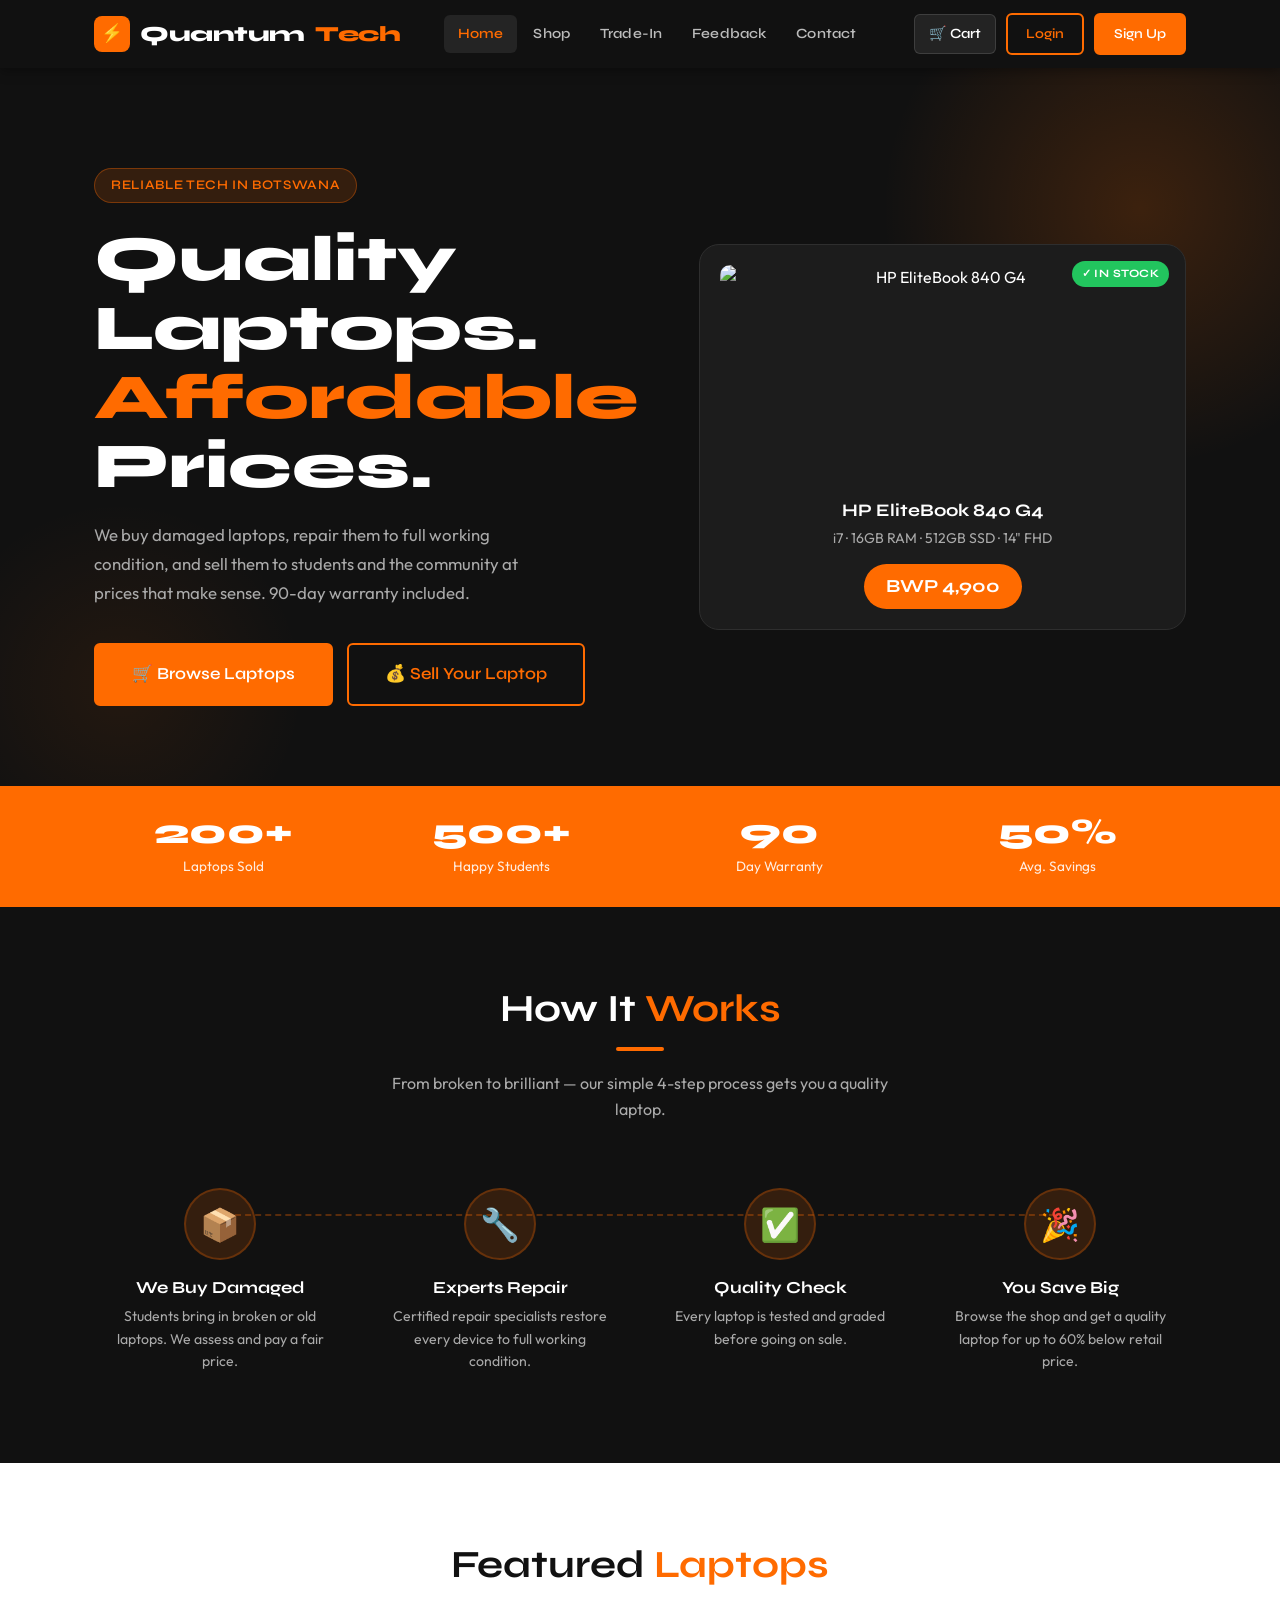
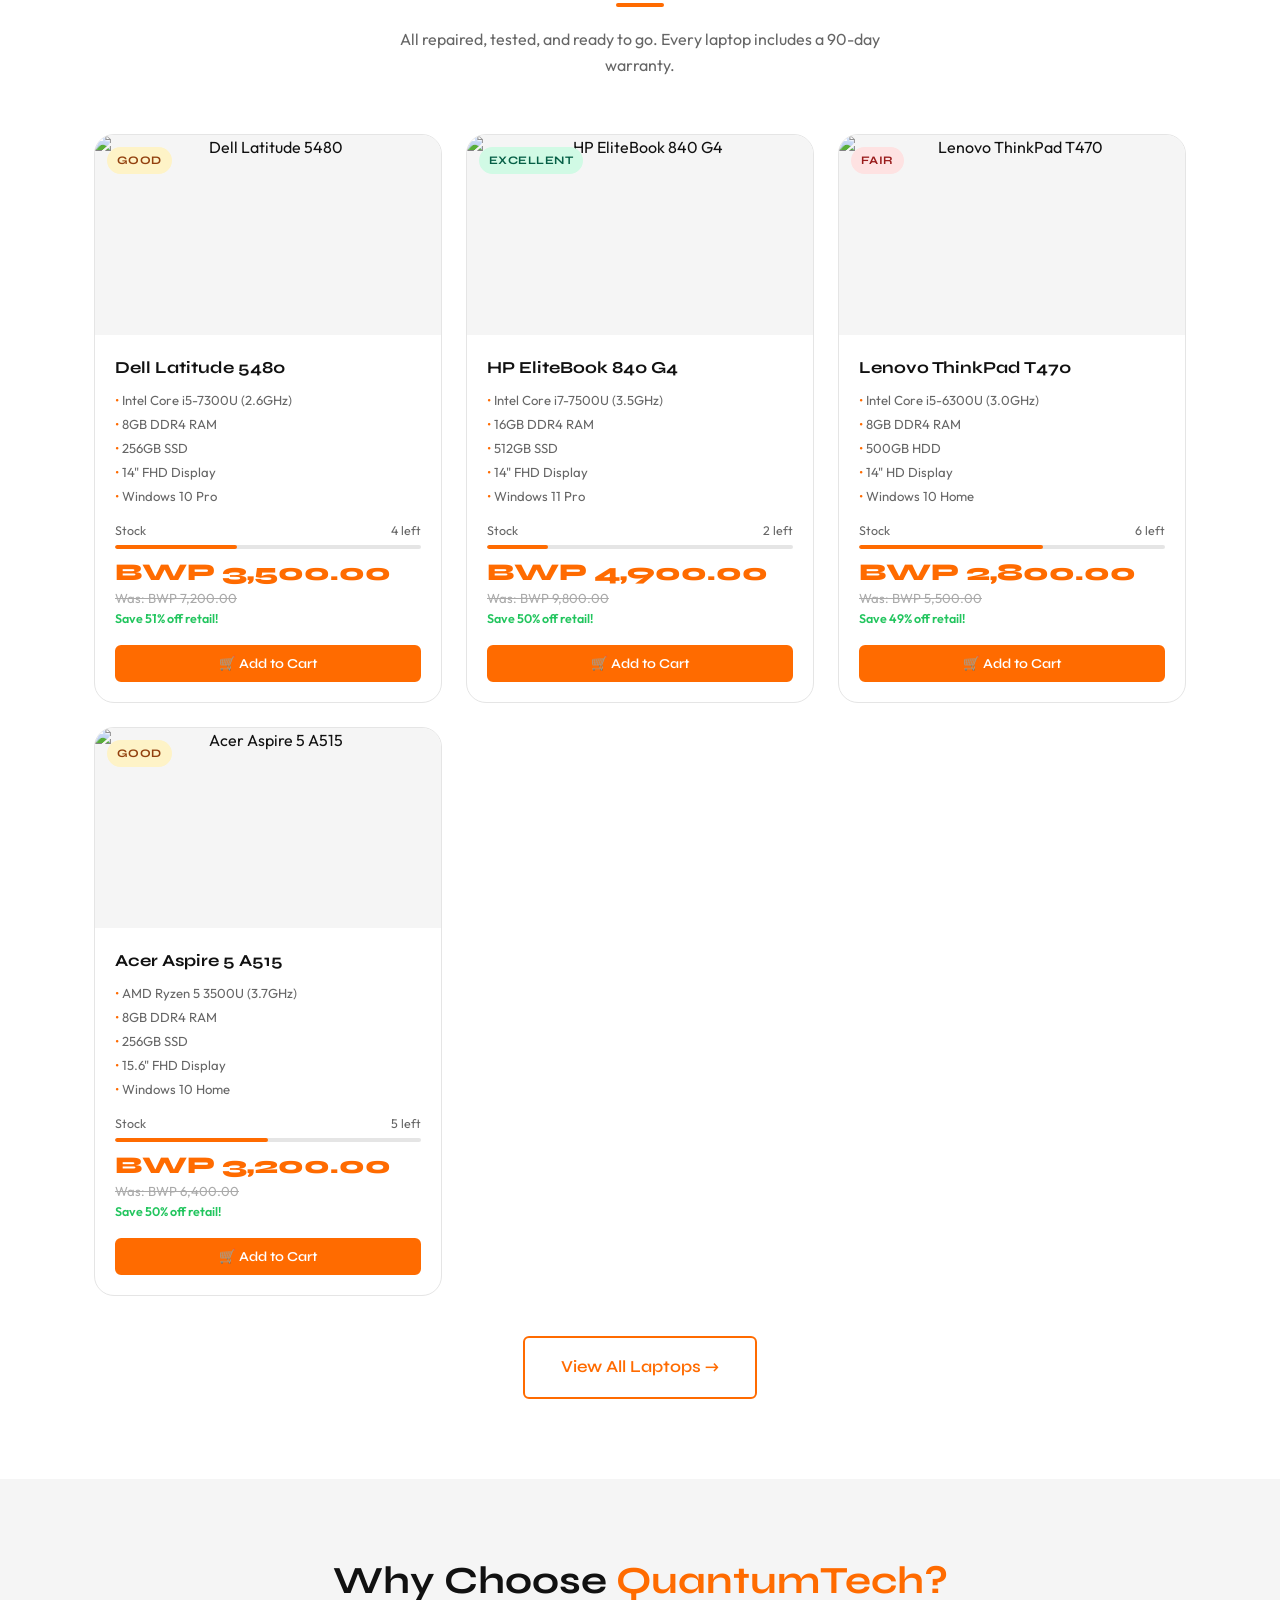
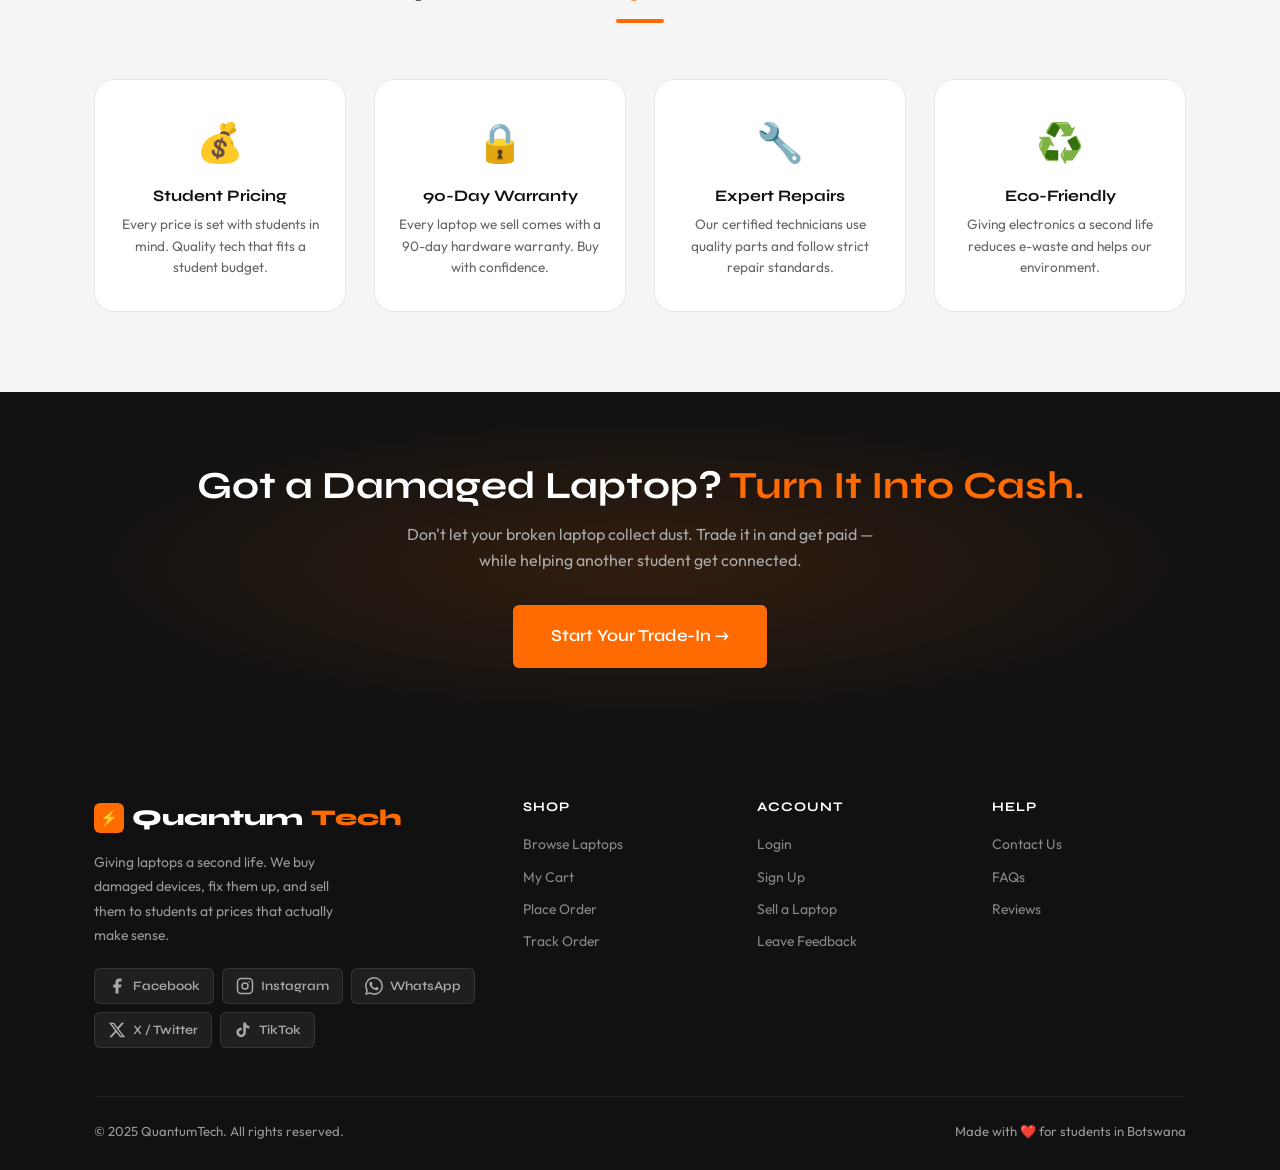
==== commit bdadbb79: "Update index.html" ====
--- a/index.html
+++ b/index.html
@@ -17,14 +17,14 @@
 
         <!-- Text side -->
         <div class="hero-content">
-          <div class="hero-badge">🎓 Student-Focused Tech in Botswana</div>
+          <div class="hero-badge">Reliable Tech in Botswana</div>
           <h1 class="hero-title">
             Quality Laptops.<br>
             <span class="accent">Affordable</span> Prices.
           </h1>
           <p class="hero-desc">
             We buy damaged laptops, repair them to full working condition,
-            and sell them to students at prices that make sense.
+            and sell them to students and the community at prices that make sense.
             90-day warranty included.
           </p>
           <div class="hero-buttons">
@@ -179,4 +179,4 @@
 </script>
 
 </body>
-</html>+</html>
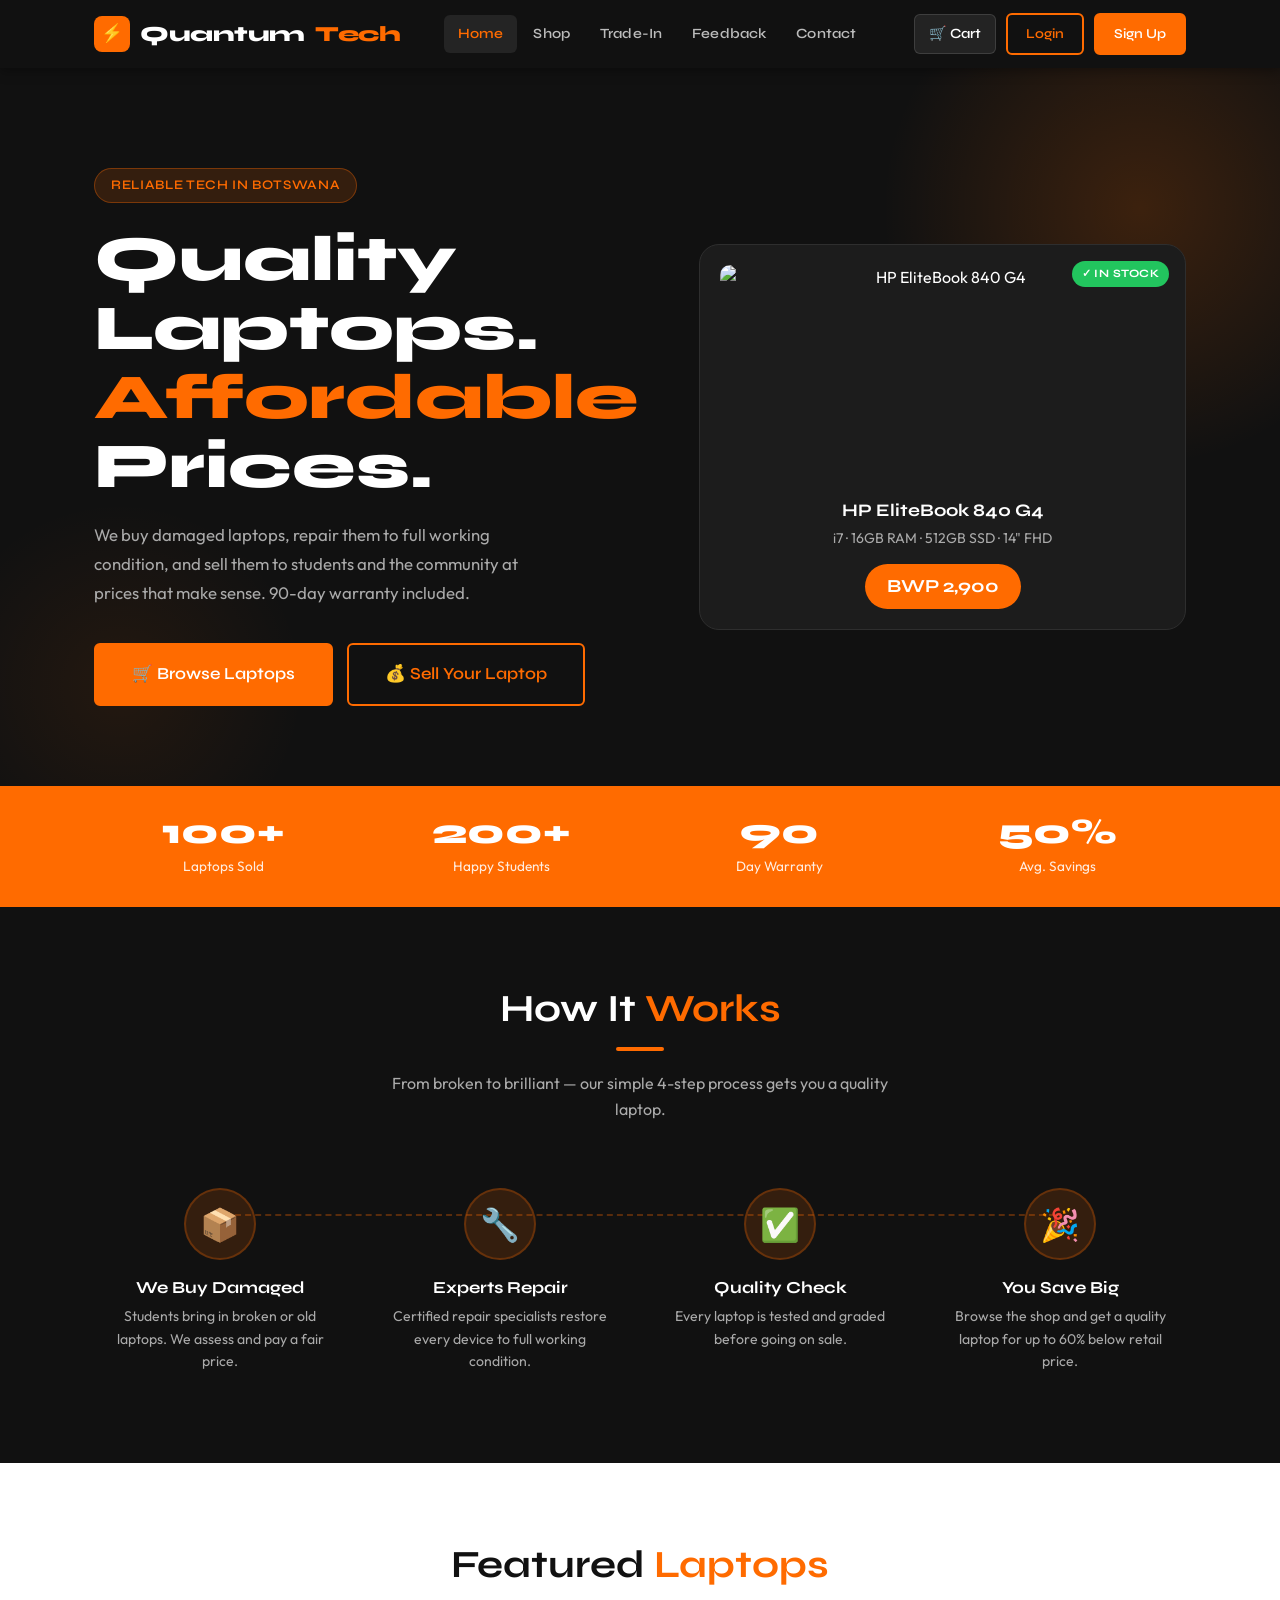
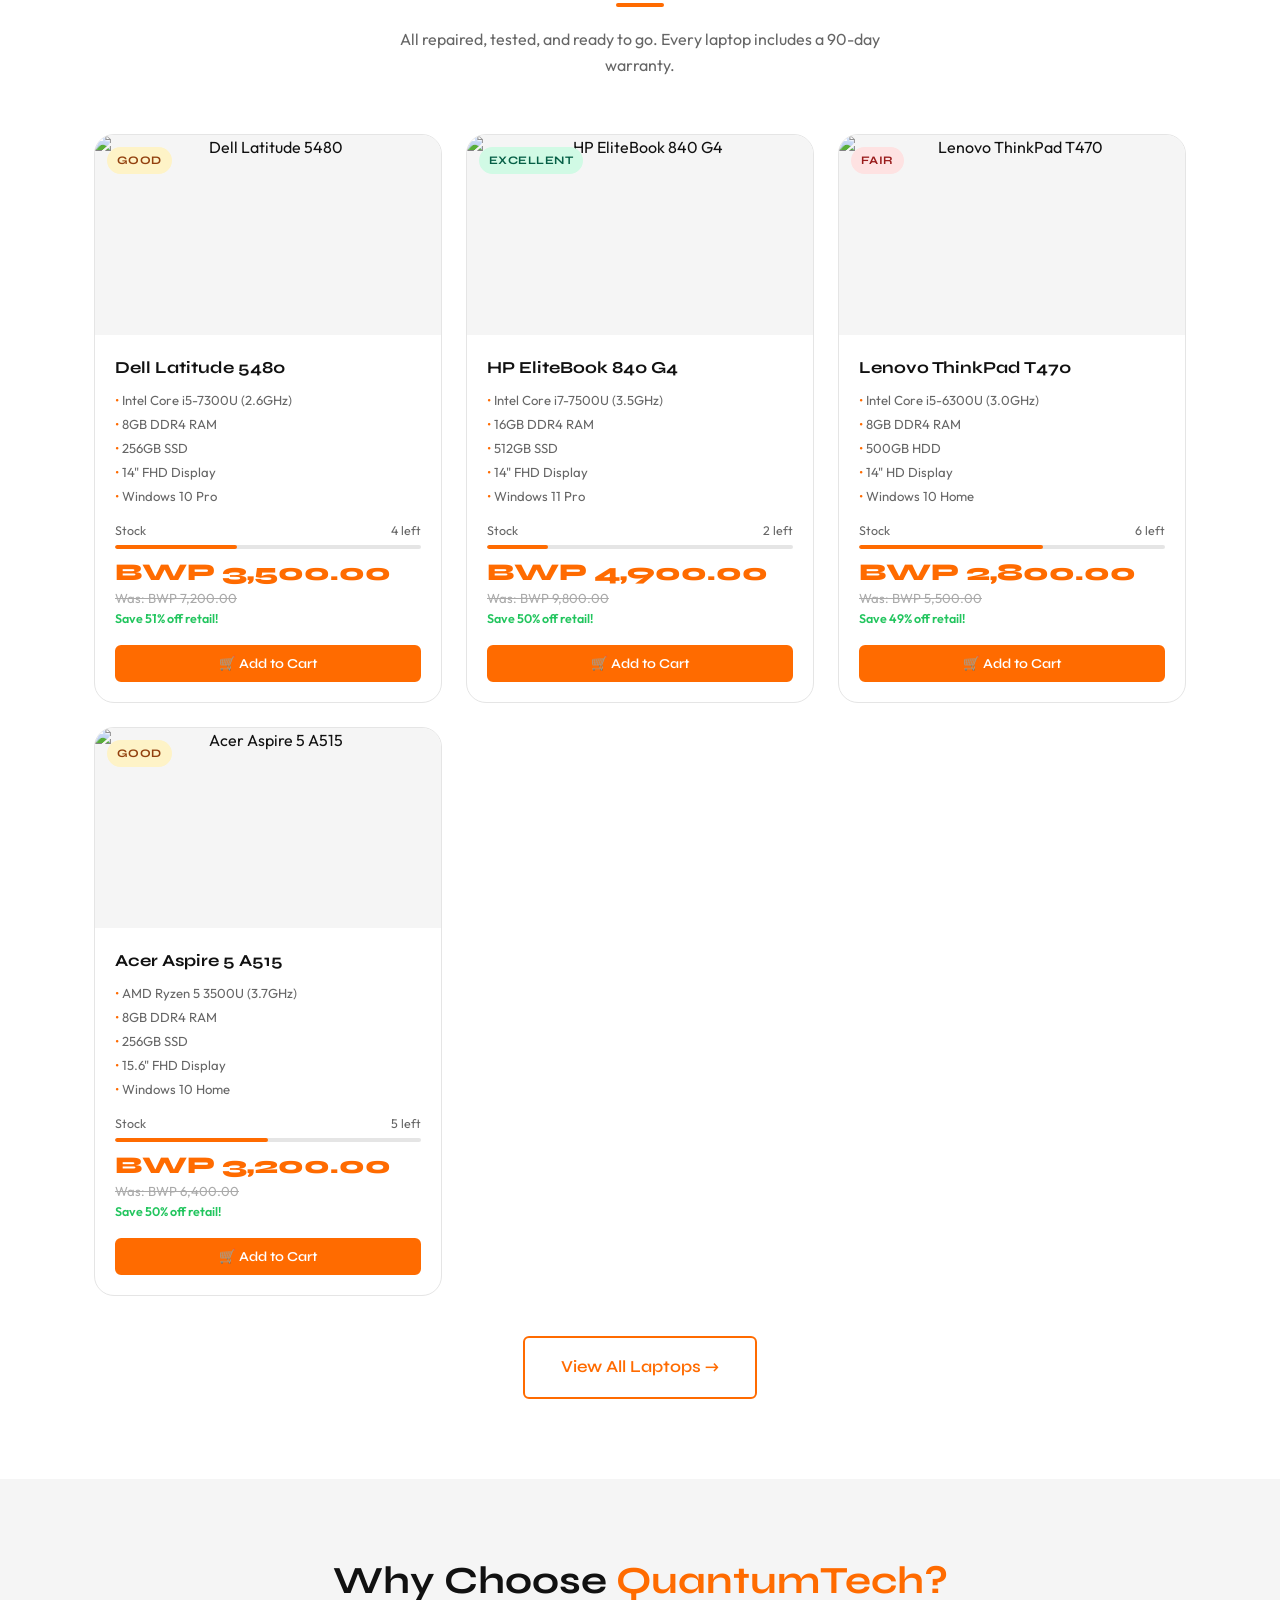
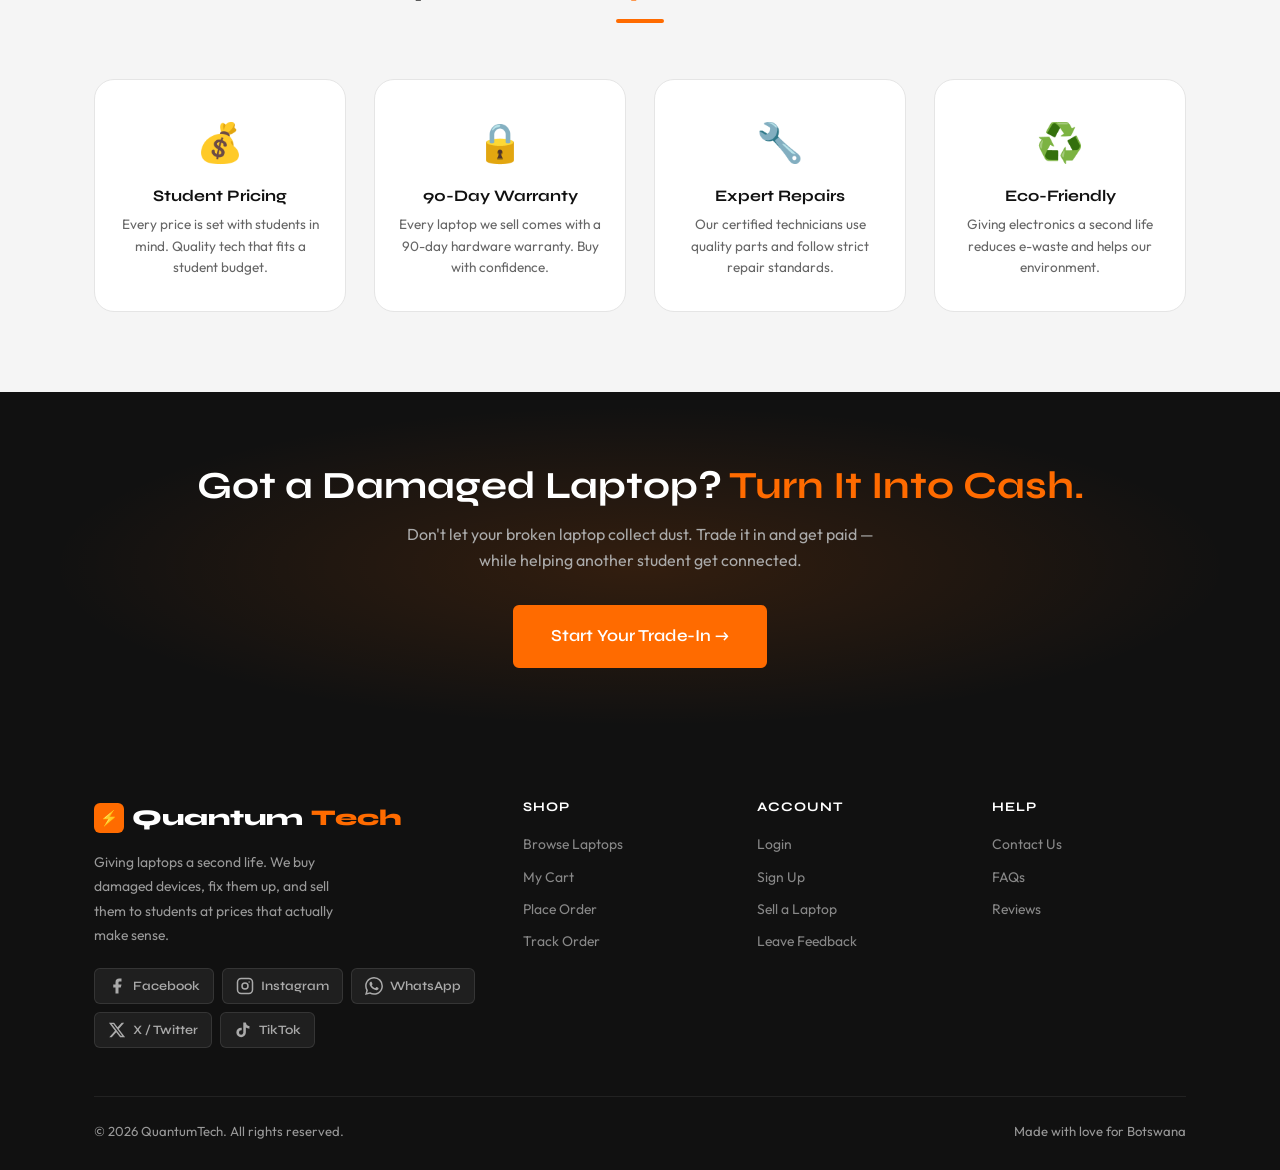
==== commit f89b1967: "Update index.html" ====
--- a/index.html
+++ b/index.html
@@ -44,7 +44,7 @@
             />
             <h3>HP EliteBook 840 G4</h3>
             <p>i7 · 16GB RAM · 512GB SSD · 14" FHD</p>
-            <div class="hero-price-tag">BWP 4,900</div>
+            <div class="hero-price-tag">BWP 2,900</div>
           </div>
         </div>
 
@@ -57,11 +57,11 @@
     <div class="container">
       <div class="stats-grid">
         <div class="stat-item">
-          <span class="num">200+</span>
+          <span class="num">100+</span>
           <span class="lbl">Laptops Sold</span>
         </div>
         <div class="stat-item">
-          <span class="num">500+</span>
+          <span class="num">200+</span>
           <span class="lbl">Happy Students</span>
         </div>
         <div class="stat-item">
